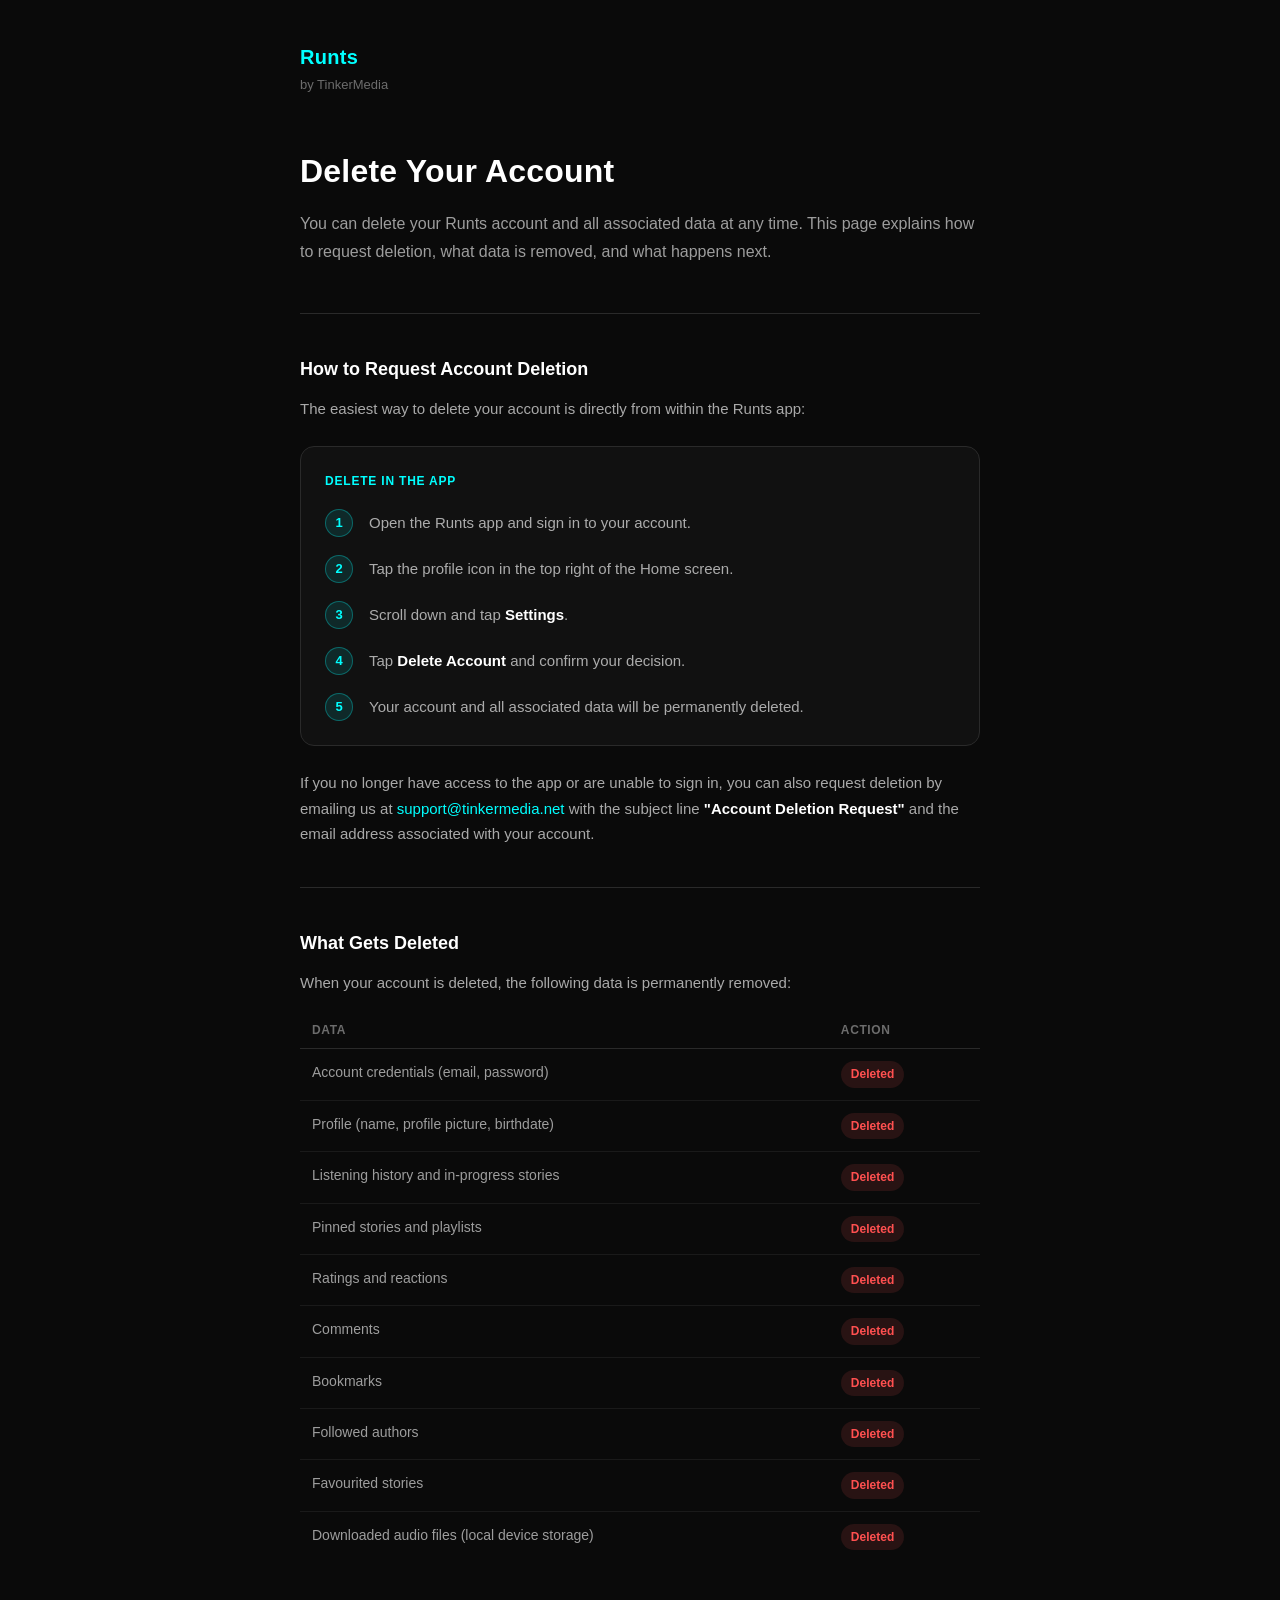
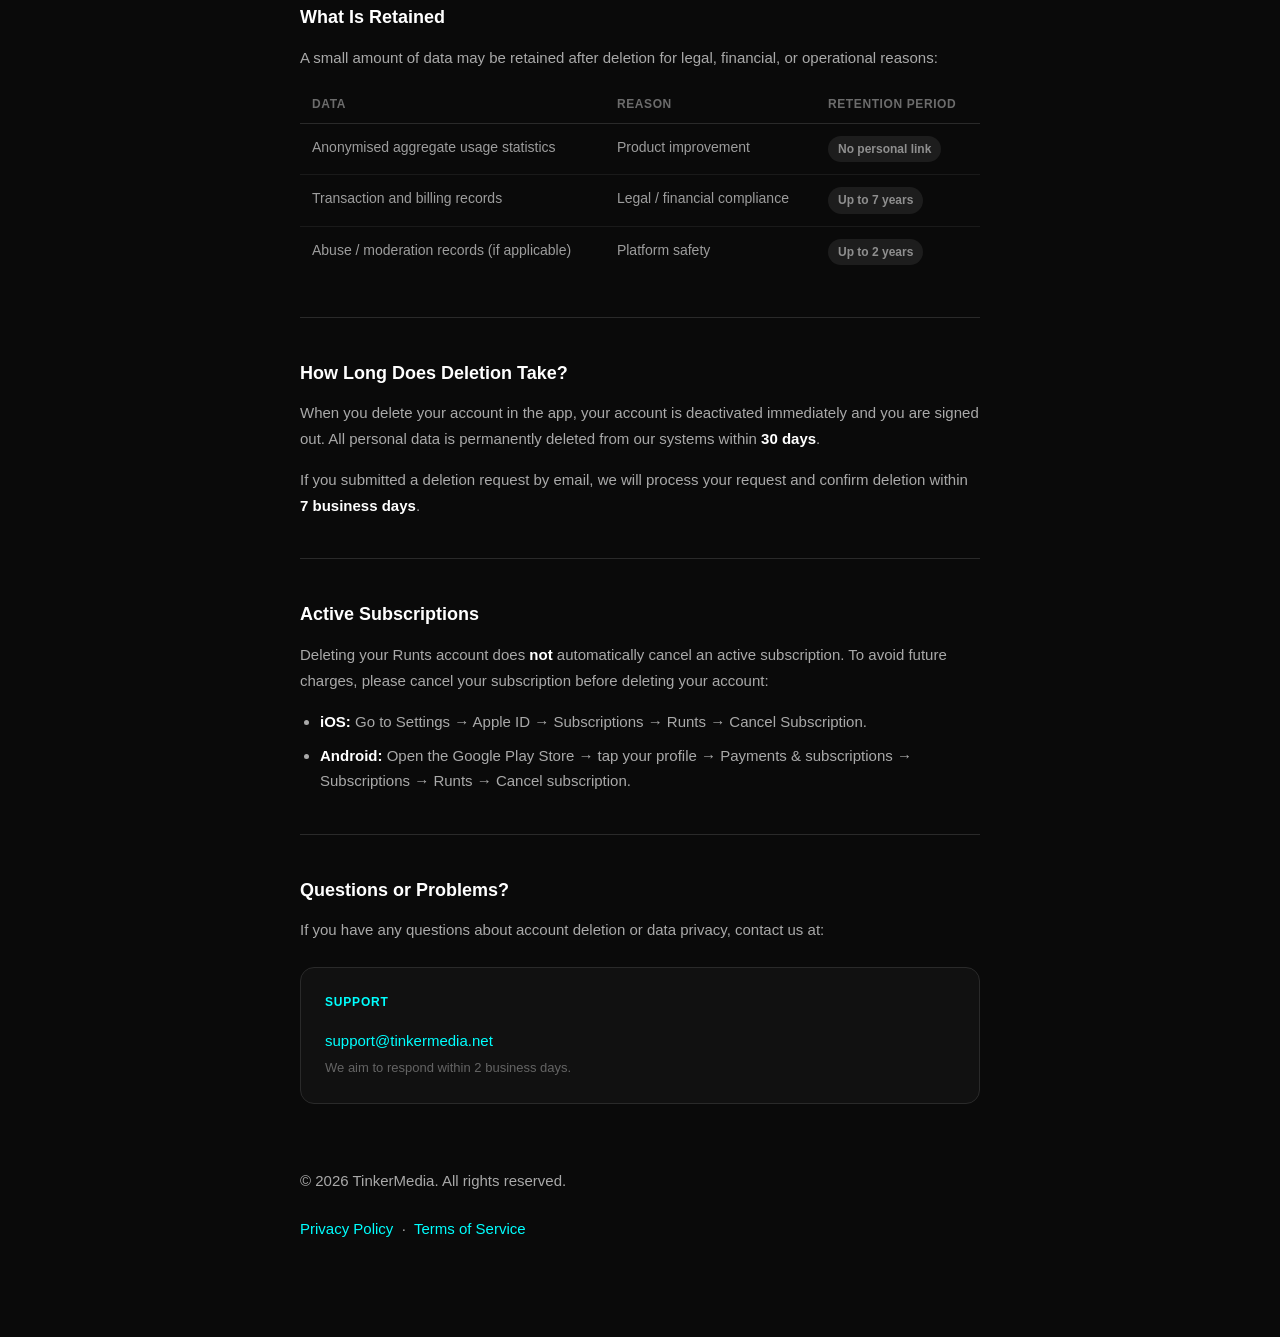
==== delete-account/index.html @ 2a2eea3d "delete accounts" ====
<!DOCTYPE html>
<html lang="en">
<head>
  <meta charset="UTF-8" />
  <meta name="viewport" content="width=device-width, initial-scale=1.0" />
  <title>Delete Your Runts Account | TinkerMedia</title>
  <link rel="stylesheet" href="styles.css" />
</head>
<body>
  <div class="container">

    <!-- Logo -->
    <div class="logo">
      <div>
        <div class="logo-text">Runts</div>
        <div class="logo-sub">by TinkerMedia</div>
      </div>
    </div>

    <!-- Header -->
    <h1>Delete Your Account</h1>
    <p class="lead">
      You can delete your Runts account and all associated data at any time.
      This page explains how to request deletion, what data is removed, and what happens next.
    </p>

    <hr class="divider" />

    <!-- How to delete -->
    <h2>How to Request Account Deletion</h2>
    <p>The easiest way to delete your account is directly from within the Runts app:</p>

    <div class="card">
      <div class="card-title">Delete in the App</div>
      <div class="step">
        <div class="step-num">1</div>
        <div class="step-text">Open the Runts app and sign in to your account.</div>
      </div>
      <div class="step">
        <div class="step-num">2</div>
        <div class="step-text">Tap the profile icon in the top right of the Home screen.</div>
      </div>
      <div class="step">
        <div class="step-num">3</div>
        <div class="step-text">Scroll down and tap <strong>Settings</strong>.</div>
      </div>
      <div class="step">
        <div class="step-num">4</div>
        <div class="step-text">Tap <strong>Delete Account</strong> and confirm your decision.</div>
      </div>
      <div class="step">
        <div class="step-num">5</div>
        <div class="step-text">Your account and all associated data will be permanently deleted.</div>
      </div>
    </div>

    <p>
      If you no longer have access to the app or are unable to sign in,
      you can also request deletion by emailing us at
      <a class="email-link" href="mailto:support@tinkermedia.net">support@tinkermedia.net</a>
      with the subject line <strong>"Account Deletion Request"</strong>
      and the email address associated with your account.
    </p>

    <hr class="divider" />

    <!-- What gets deleted -->
    <h2>What Gets Deleted</h2>
    <p>When your account is deleted, the following data is permanently removed:</p>

    <table>
      <thead>
        <tr>
          <th>Data</th>
          <th>Action</th>
        </tr>
      </thead>
      <tbody>
        <tr>
          <td>Account credentials (email, password)</td>
          <td><span class="badge badge-red">Deleted</span></td>
        </tr>
        <tr>
          <td>Profile (name, profile picture, birthdate)</td>
          <td><span class="badge badge-red">Deleted</span></td>
        </tr>
        <tr>
          <td>Listening history and in-progress stories</td>
          <td><span class="badge badge-red">Deleted</span></td>
        </tr>
        <tr>
          <td>Pinned stories and playlists</td>
          <td><span class="badge badge-red">Deleted</span></td>
        </tr>
        <tr>
          <td>Ratings and reactions</td>
          <td><span class="badge badge-red">Deleted</span></td>
        </tr>
        <tr>
          <td>Comments</td>
          <td><span class="badge badge-red">Deleted</span></td>
        </tr>
        <tr>
          <td>Bookmarks</td>
          <td><span class="badge badge-red">Deleted</span></td>
        </tr>
        <tr>
          <td>Followed authors</td>
          <td><span class="badge badge-red">Deleted</span></td>
        </tr>
        <tr>
          <td>Favourited stories</td>
          <td><span class="badge badge-red">Deleted</span></td>
        </tr>
        <tr>
          <td>Downloaded audio files (local device storage)</td>
          <td><span class="badge badge-red">Deleted</span></td>
        </tr>
      </tbody>
    </table>

    <h2>What Is Retained</h2>
    <p>
      A small amount of data may be retained after deletion for legal, financial,
      or operational reasons:
    </p>

    <table>
      <thead>
        <tr>
          <th>Data</th>
          <th>Reason</th>
          <th>Retention Period</th>
        </tr>
      </thead>
      <tbody>
        <tr>
          <td>Anonymised aggregate usage statistics</td>
          <td>Product improvement</td>
          <td><span class="badge badge-gray">No personal link</span></td>
        </tr>
        <tr>
          <td>Transaction and billing records</td>
          <td>Legal / financial compliance</td>
          <td><span class="badge badge-gray">Up to 7 years</span></td>
        </tr>
        <tr>
          <td>Abuse / moderation records (if applicable)</td>
          <td>Platform safety</td>
          <td><span class="badge badge-gray">Up to 2 years</span></td>
        </tr>
      </tbody>
    </table>

    <hr class="divider" />

    <!-- Timeline -->
    <h2>How Long Does Deletion Take?</h2>
    <p>
      When you delete your account in the app, your account is deactivated immediately
      and you are signed out. All personal data is permanently deleted from our systems
      within <strong>30 days</strong>.
    </p>
    <p>
      If you submitted a deletion request by email, we will process your request and
      confirm deletion within <strong>7 business days</strong>.
    </p>

    <hr class="divider" />

    <!-- Active subscriptions -->
    <h2>Active Subscriptions</h2>
    <p>
      Deleting your Runts account does <strong>not</strong> automatically cancel an active
      subscription. To avoid future charges, please cancel your subscription before
      deleting your account:
    </p>
    <ul>
      <li>
        <strong>iOS:</strong> Go to Settings → Apple ID → Subscriptions → Runts → Cancel Subscription.
      </li>
      <li>
        <strong>Android:</strong> Open the Google Play Store → tap your profile →
        Payments &amp; subscriptions → Subscriptions → Runts → Cancel subscription.
      </li>
    </ul>

    <hr class="divider" />

    <!-- Contact -->
    <h2>Questions or Problems?</h2>
    <p>
      If you have any questions about account deletion or data privacy, contact us at:
    </p>
    <div class="card">
      <div class="card-title">Support</div>
      <p style="margin:0">
        <a class="email-link" href="mailto:support@tinkermedia.net">support@tinkermedia.net</a><br/>
        <span class="support-note">We aim to respond within 2 business days.</span>
      </p>
    </div>

    <footer>
      <p>&copy; 2026 TinkerMedia. All rights reserved.</p>
      <p>
        <a class="email-link" href="https://tinkermedia.net/privacy-policy">Privacy Policy</a>
        &nbsp;&middot;&nbsp;
        <a class="email-link" href="https://tinkermedia.net/terms">Terms of Service</a>
      </p>
    </footer>

  </div>
</body>
</html>
---- delete-account/styles.css ----
*, *::before, *::after {
  box-sizing: border-box;
  margin: 0;
  padding: 0;
}

body {
  font-family: -apple-system, BlinkMacSystemFont, 'Segoe UI', sans-serif;
  background: #0a0a0a;
  color: #e0e0e0;
  line-height: 1.7;
  padding: 40px 20px 80px;
}

.container {
  max-width: 680px;
  margin: 0 auto;
}

/* ── Logo ─────────────────────────────────────────────────────────────────── */

.logo {
  display: flex;
  align-items: center;
  gap: 12px;
  margin-bottom: 48px;
}

.logo-text {
  font-size: 20px;
  font-weight: 700;
  color: #00ffff;
  letter-spacing: 0.3px;
}

.logo-sub {
  font-size: 13px;
  color: rgba(255, 255, 255, 0.4);
}

/* ── Typography ───────────────────────────────────────────────────────────── */

h1 {
  font-size: 32px;
  font-weight: 800;
  color: #fff;
  margin-bottom: 12px;
  letter-spacing: 0.2px;
}

h2 {
  font-size: 18px;
  font-weight: 700;
  color: #fff;
  margin: 40px 0 12px;
}

p {
  font-size: 15px;
  color: rgba(255, 255, 255, 0.65);
  margin-bottom: 16px;
}

.lead {
  font-size: 16px;
  color: rgba(255, 255, 255, 0.6);
  margin-bottom: 48px;
  line-height: 1.7;
}

strong {
  color: #fff;
}

ul, ol {
  padding-left: 20px;
  margin-bottom: 16px;
}

li {
  font-size: 15px;
  color: rgba(255, 255, 255, 0.65);
  margin-bottom: 8px;
}

.divider {
  border: none;
  border-top: 1px solid #2a2a2a;
  margin: 40px 0;
}

/* ── Card ─────────────────────────────────────────────────────────────────── */

.card {
  background: #111;
  border: 1px solid #2a2a2a;
  border-radius: 14px;
  padding: 24px;
  margin: 24px 0;
}

.card-title {
  font-size: 12px;
  font-weight: 700;
  color: #00ffff;
  text-transform: uppercase;
  letter-spacing: 0.8px;
  margin-bottom: 16px;
}

/* ── Steps ────────────────────────────────────────────────────────────────── */

.step {
  display: flex;
  gap: 16px;
  margin-bottom: 16px;
  align-items: flex-start;
}

.step:last-child {
  margin-bottom: 0;
}

.step-num {
  width: 28px;
  height: 28px;
  border-radius: 50%;
  background: rgba(0, 255, 255, 0.1);
  border: 1px solid rgba(0, 255, 255, 0.3);
  color: #00ffff;
  font-size: 13px;
  font-weight: 700;
  display: flex;
  align-items: center;
  justify-content: center;
  flex-shrink: 0;
  margin-top: 2px;
}

.step-text {
  font-size: 15px;
  color: rgba(255, 255, 255, 0.65);
  line-height: 1.6;
  padding-top: 4px;
}

/* ── Table ────────────────────────────────────────────────────────────────── */

table {
  width: 100%;
  border-collapse: collapse;
  margin: 12px 0 24px;
}

th {
  text-align: left;
  font-size: 12px;
  font-weight: 700;
  color: rgba(255, 255, 255, 0.4);
  text-transform: uppercase;
  letter-spacing: 0.6px;
  padding: 8px 12px;
  border-bottom: 1px solid #2a2a2a;
}

td {
  font-size: 14px;
  color: rgba(255, 255, 255, 0.6);
  padding: 12px;
  border-bottom: 1px solid #1a1a1a;
  vertical-align: top;
}

tr:last-child td {
  border-bottom: none;
}

/* ── Badges ───────────────────────────────────────────────────────────────── */

.badge {
  display: inline-block;
  padding: 3px 10px;
  border-radius: 20px;
  font-size: 12px;
  font-weight: 600;
}

.badge-red {
  background: rgba(255, 80, 80, 0.12);
  color: #ff5050;
}

.badge-green {
  background: rgba(0, 200, 100, 0.12);
  color: #00c864;
}

.badge-gray {
  background: rgba(255, 255, 255, 0.08);
  color: rgba(255, 255, 255, 0.5);
}

/* ── Links ────────────────────────────────────────────────────────────────── */

.email-link {
  color: #00ffff;
  text-decoration: none;
}

.email-link:hover {
  opacity: 0.8;
}

/* ── Support note ─────────────────────────────────────────────────────────── */

.support-note {
  font-size: 13px;
  color: rgba(255, 255, 255, 0.35);
}

/* ── Footer ───────────────────────────────────────────────────────────────── */

footer {
  margin-top: 64px;
  font-size: 13px;
  color: rgba(255, 255, 255, 0.25);
  display: flex;
  flex-direction: column;
  gap: 6px;
}
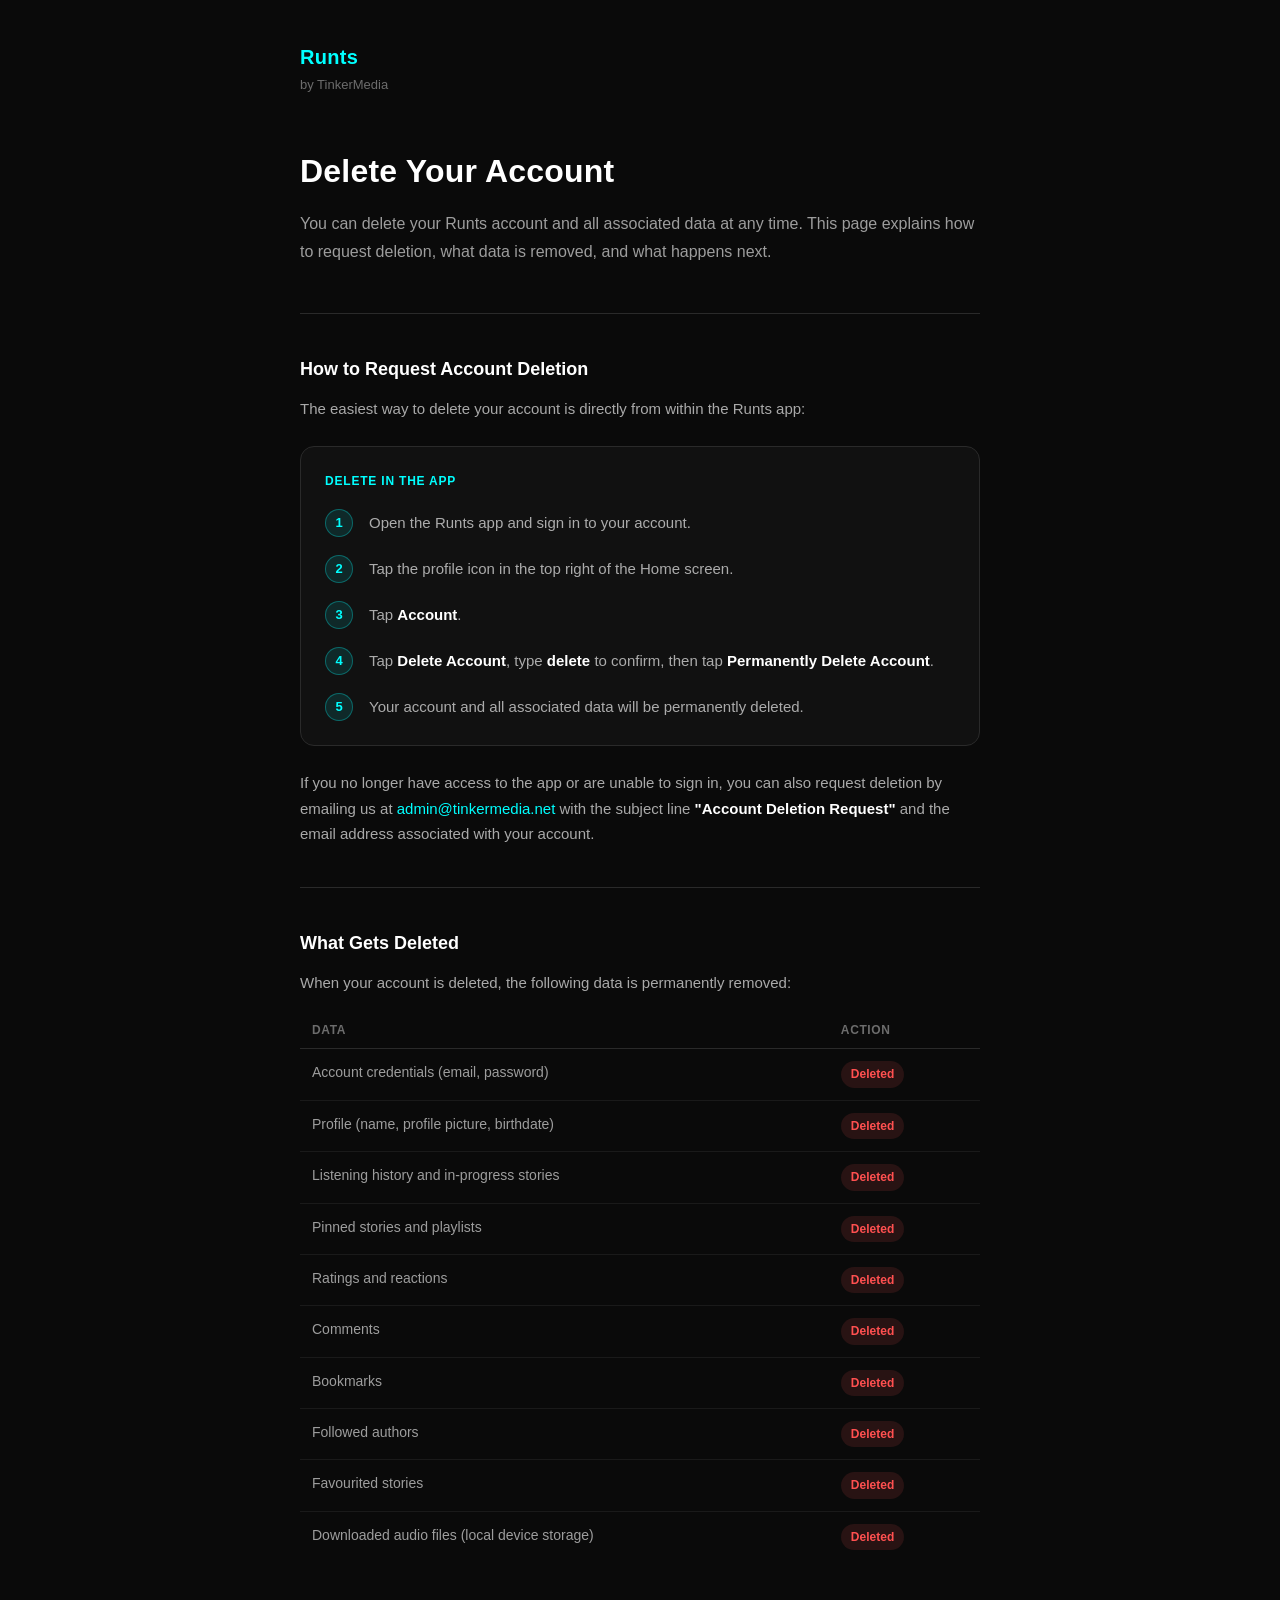
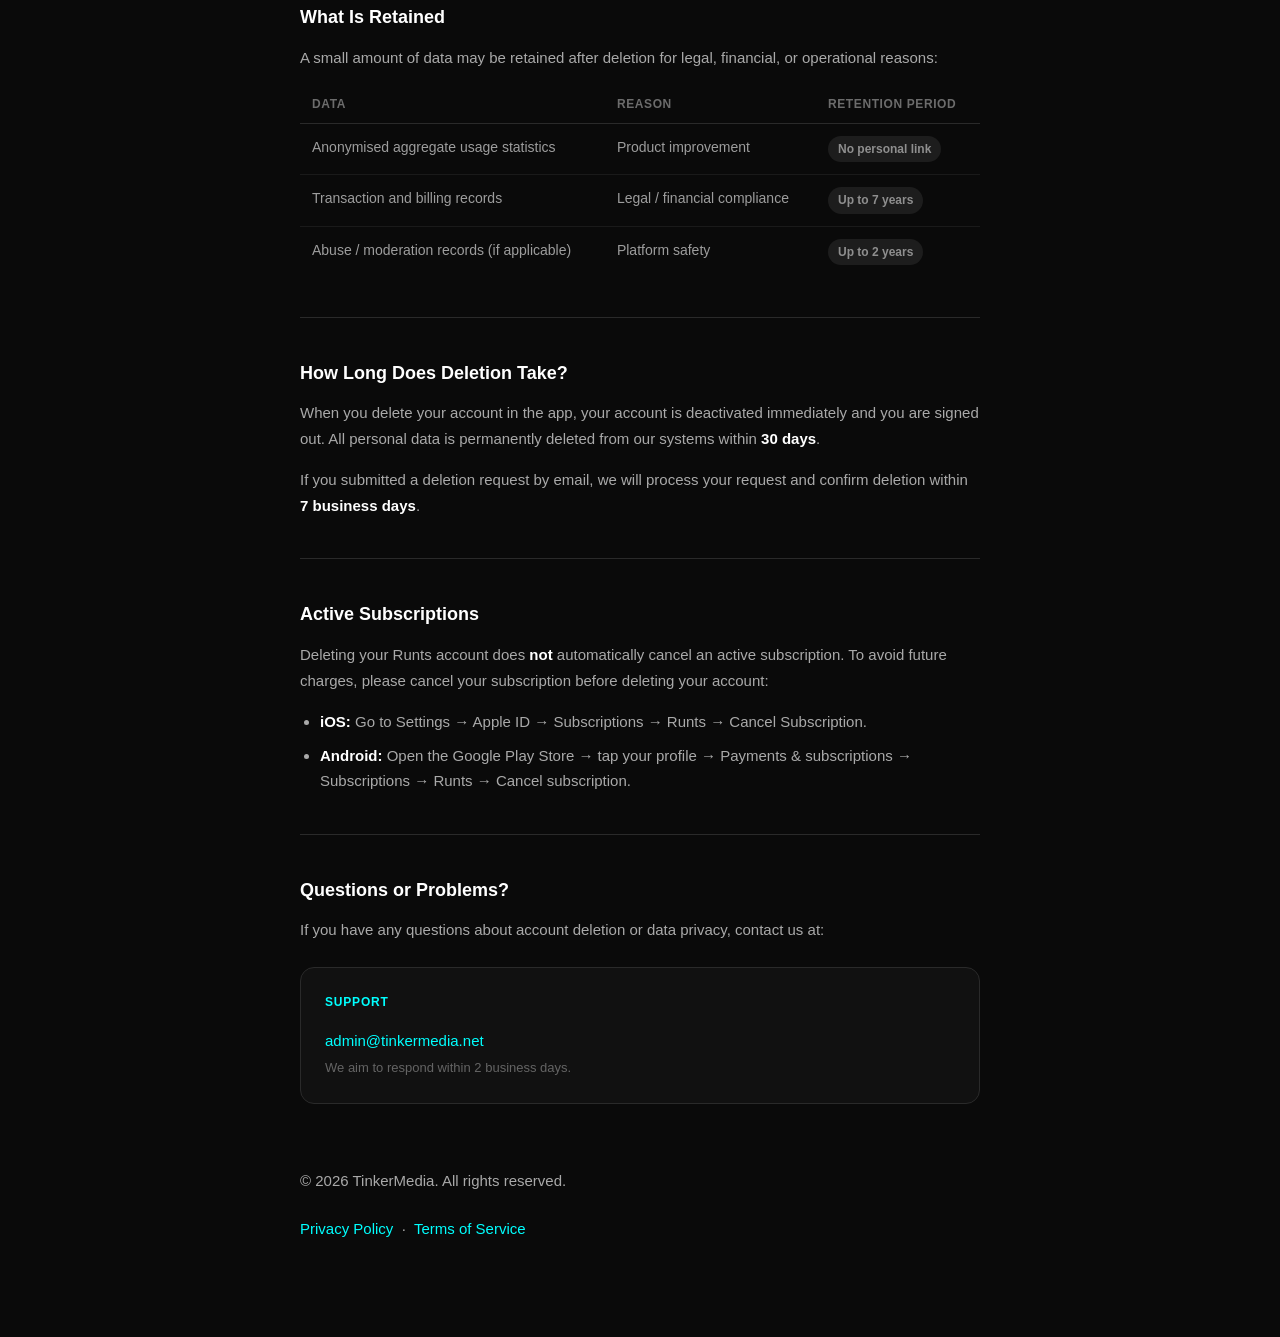
==== commit 34d5bb9a: "Runts site: landing description, updated privacy policy and terms, deletion page fixes" ====
--- a/delete-account/index.html
+++ b/delete-account/index.html
@@ -42,11 +42,11 @@
       </div>
       <div class="step">
         <div class="step-num">3</div>
-        <div class="step-text">Scroll down and tap <strong>Settings</strong>.</div>
+        <div class="step-text">Tap <strong>Account</strong>.</div>
       </div>
       <div class="step">
         <div class="step-num">4</div>
-        <div class="step-text">Tap <strong>Delete Account</strong> and confirm your decision.</div>
+        <div class="step-text">Tap <strong>Delete Account</strong>, type <strong>delete</strong> to confirm, then tap <strong>Permanently Delete Account</strong>.</div>
       </div>
       <div class="step">
         <div class="step-num">5</div>
@@ -57,7 +57,7 @@
     <p>
       If you no longer have access to the app or are unable to sign in,
       you can also request deletion by emailing us at
-      <a class="email-link" href="mailto:support@tinkermedia.net">support@tinkermedia.net</a>
+      <a class="email-link" href="mailto:admin@tinkermedia.net">admin@tinkermedia.net</a>
       with the subject line <strong>"Account Deletion Request"</strong>
       and the email address associated with your account.
     </p>
@@ -195,7 +195,7 @@
     <div class="card">
       <div class="card-title">Support</div>
       <p style="margin:0">
-        <a class="email-link" href="mailto:support@tinkermedia.net">support@tinkermedia.net</a><br/>
+        <a class="email-link" href="mailto:admin@tinkermedia.net">admin@tinkermedia.net</a><br/>
         <span class="support-note">We aim to respond within 2 business days.</span>
       </p>
     </div>
@@ -203,9 +203,9 @@
     <footer>
       <p>&copy; 2026 TinkerMedia. All rights reserved.</p>
       <p>
-        <a class="email-link" href="https://tinkermedia.net/privacy-policy">Privacy Policy</a>
+        <a class="email-link" href="https://www.tinkermedia.net/runts/privacy-policy/">Privacy Policy</a>
         &nbsp;&middot;&nbsp;
-        <a class="email-link" href="https://tinkermedia.net/terms">Terms of Service</a>
+        <a class="email-link" href="https://www.tinkermedia.net/runts/terms/">Terms of Service</a>
       </p>
     </footer>
 
